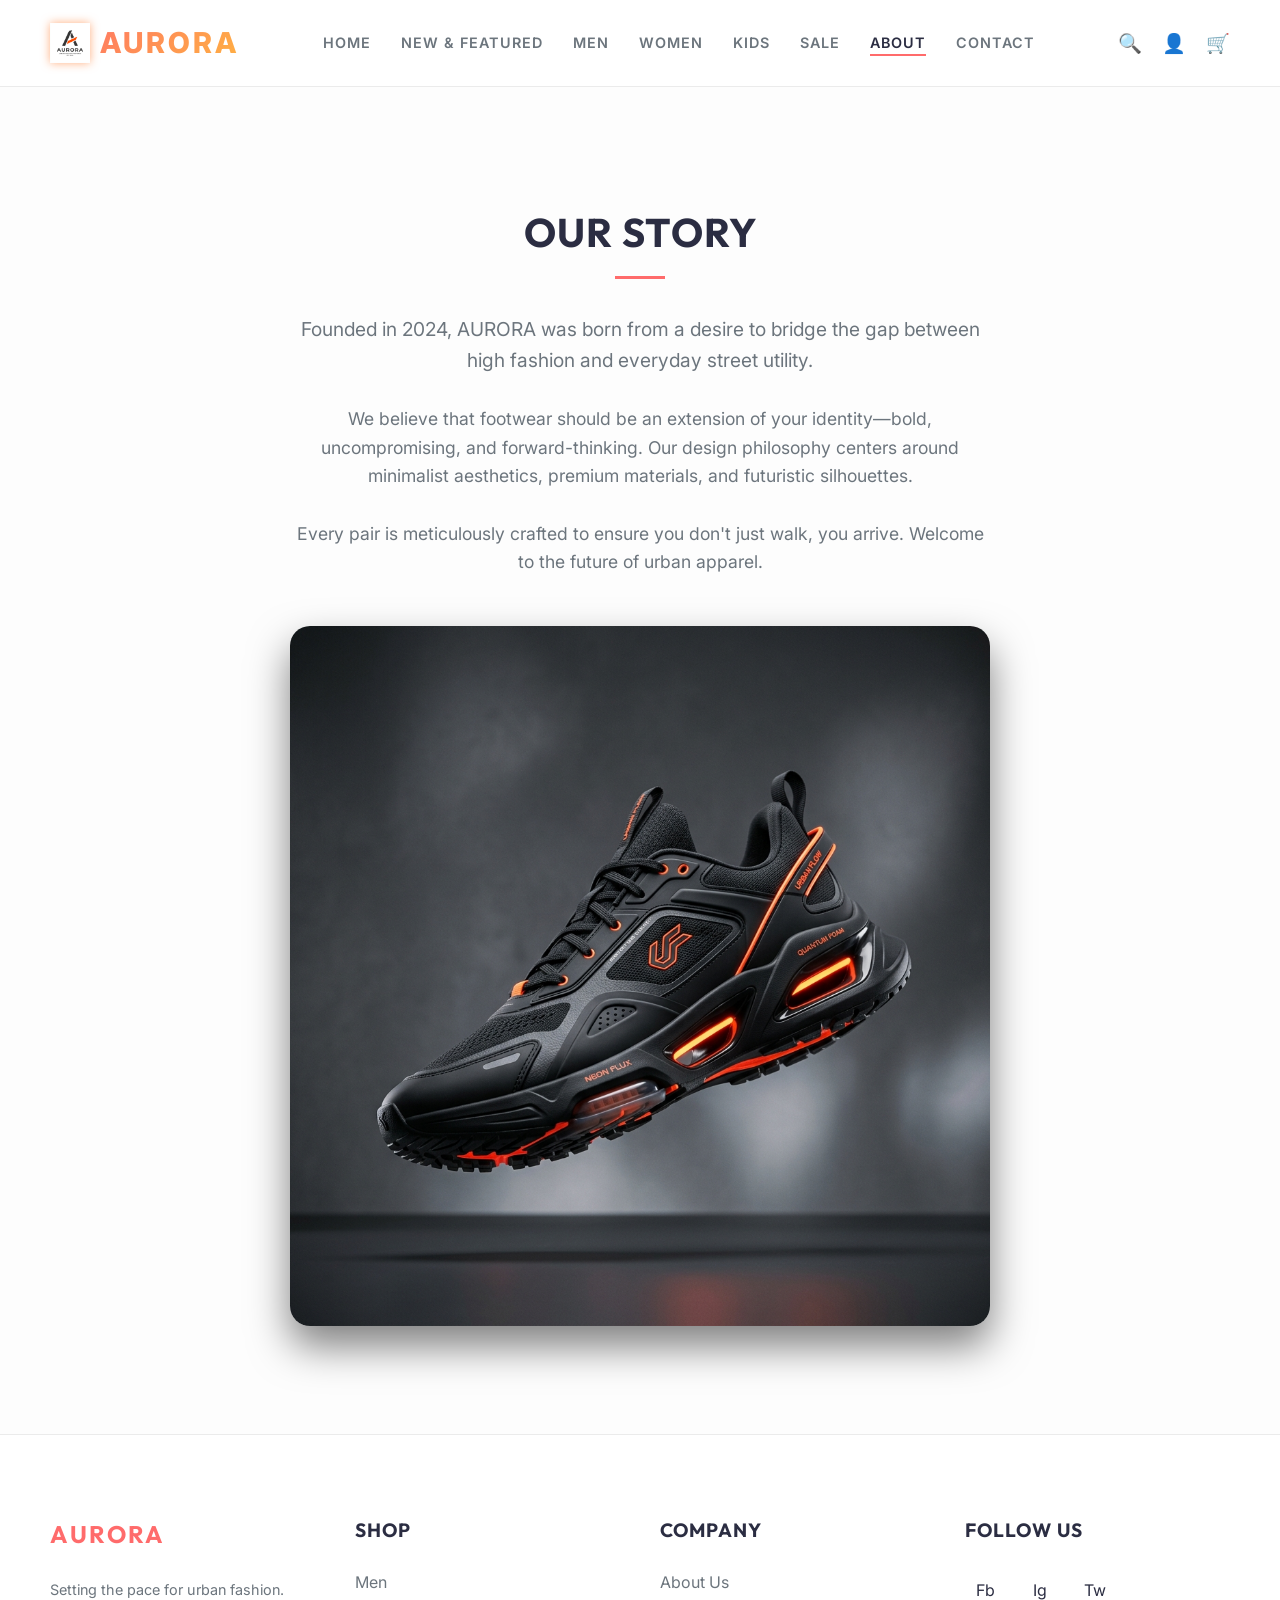
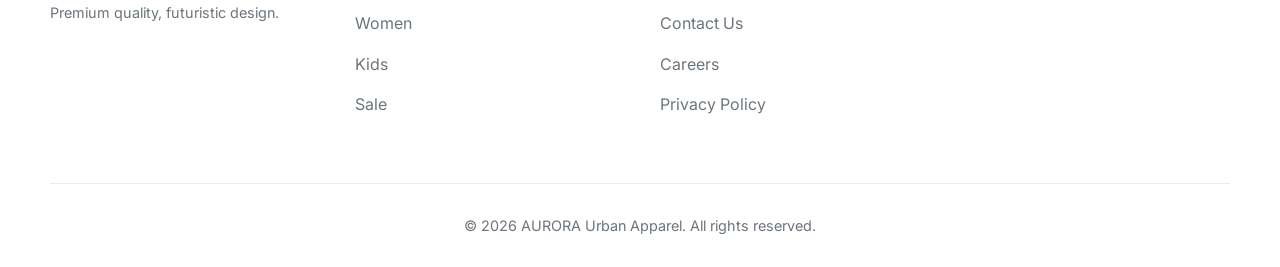
==== about.html @ addae077 "Add files via upload" ====
<!DOCTYPE html>
<html lang="en">
<head>
    <meta charset="UTF-8">
    <meta name="viewport" content="width=device-width, initial-scale=1.0">
    <title>About Us | AURORA</title>
    <meta name="description" content="Learn more about AURORA, the brand redefining urban footwear.">
    <link href="https://fonts.googleapis.com/css2?family=Inter:wght@400;600&family=Outfit:wght@700;800&display=swap" rel="stylesheet">
    <link rel="stylesheet" href="css/style.css">
</head>
<body>
    <!-- Header -->
    <header>
        <a href="index.html" class="logo">
            <img src="assets/images/logo.png" alt="AURORA Logo" onerror="this.src=''; this.alt='AURORA'">
            AURORA
        </a>
        <nav>
            <ul>
                <li><a href="index.html">Home</a></li>
                <li><a href="new.html">New & Featured</a></li>
                <li><a href="mens.html">Men</a></li>
                <li><a href="womens.html">Women</a></li>
                <li><a href="kids.html">Kids</a></li>
                <li><a href="sale.html">Sale</a></li>
                <li><a href="about.html" class="active">About</a></li>
                <li><a href="contact.html">Contact</a></li>
            </ul>
        </nav>
        <div class="header-actions">
            <button class="icon-btn">🔍</button>
            <button class="icon-btn">👤</button>
            <button class="icon-btn">🛒</button>
        </div>
    </header>

    <div style="height: 100px;"></div>

    <section class="section-padding" style="max-width: 800px; margin: 0 auto; text-align: center;">
        <h1 class="section-title">Our Story</h1>
        <p style="color: var(--text-secondary); font-size: 1.2rem; margin-bottom: 30px;">
            Founded in 2024, AURORA was born from a desire to bridge the gap between high fashion and everyday street utility. 
        </p>
        <p style="color: var(--text-secondary); font-size: 1.1rem; margin-bottom: 30px;">
            We believe that footwear should be an extension of your identity—bold, uncompromising, and forward-thinking. Our design philosophy centers around minimalist aesthetics, premium materials, and futuristic silhouettes.
        </p>
        <p style="color: var(--text-secondary); font-size: 1.1rem; margin-bottom: 50px;">
            Every pair is meticulously crafted to ensure you don't just walk, you arrive. Welcome to the future of urban apparel.
        </p>
        <img src="assets/images/men_shoe_1.png" alt="Aurora Vision" style="width: 100%; border-radius: 20px; box-shadow: 0 20px 40px rgba(0,0,0,0.5);">
    </section>

    <!-- Footer -->
    <footer>
        <div class="footer-grid">
            <div class="footer-col">
                <h4 style="font-size: 1.5rem; letter-spacing: 2px; color: var(--primary-color);">AURORA</h4>
                <p style="color: var(--text-secondary); font-size: 0.9rem; margin-top: 15px;">Setting the pace for urban fashion. Premium quality, futuristic design.</p>
            </div>
            <div class="footer-col">
                <h4>Shop</h4>
                <ul>
                    <li><a href="mens.html">Men</a></li>
                    <li><a href="womens.html">Women</a></li>
                    <li><a href="kids.html">Kids</a></li>
                    <li><a href="sale.html">Sale</a></li>
                </ul>
            </div>
            <div class="footer-col">
                <h4>Company</h4>
                <ul>
                    <li><a href="about.html">About Us</a></li>
                    <li><a href="contact.html">Contact Us</a></li>
                    <li><a href="#">Careers</a></li>
                    <li><a href="#">Privacy Policy</a></li>
                </ul>
            </div>
            <div class="footer-col">
                <h4>Follow Us</h4>
                <div class="social-links">
                    <a href="#">Fb</a>
                    <a href="#">Ig</a>
                    <a href="#">Tw</a>
                </div>
            </div>
        </div>
        <div class="footer-bottom">
            <p>&copy; 2026 AURORA Urban Apparel. All rights reserved.</p>
        </div>
    </footer>

    <script src="js/main.js"></script>
</body>
</html>
---- css/style.css ----
:root {
  --primary-color: #ff6b6b; /* Vibrant Coral */
  --secondary-color: #4ecdc4; /* Vibrant Cyan */
  --bg-color: #fdfdfd;
  --surface-color: #ffffff;
  --text-primary: #2b2d42;
  --text-secondary: #6c757d;
  --accent-gradient: linear-gradient(135deg, #ff6b6b, #ffb142); /* Vibrant Orange/Coral */
  --glass-bg: rgba(255, 255, 255, 0.85);
  --glass-border: rgba(0, 0, 0, 0.08);
  --transition: all 0.3s cubic-bezier(0.25, 0.8, 0.25, 1);
  --font-main: 'Inter', -apple-system, BlinkMacSystemFont, "Segoe UI", Roboto, sans-serif;
  --font-heading: 'Outfit', sans-serif;
}

* {
  margin: 0;
  padding: 0;
  box-sizing: border-box;
}

body {
  font-family: var(--font-main);
  background-color: var(--bg-color);
  color: var(--text-primary);
  line-height: 1.6;
  overflow-x: hidden;
}

/* Typography */
h1, h2, h3, h4, h5, h6 {
  font-family: var(--font-heading);
  font-weight: 700;
  text-transform: uppercase;
  letter-spacing: 1px;
}

a {
  text-decoration: none;
  color: inherit;
}

ul {
  list-style: none;
}

/* Header & Navigation */
header {
  position: fixed;
  top: 0;
  width: 100%;
  padding: 20px 50px;
  display: flex;
  justify-content: space-between;
  align-items: center;
  z-index: 1000;
  background: var(--glass-bg);
  backdrop-filter: blur(15px);
  -webkit-backdrop-filter: blur(15px);
  border-bottom: 1px solid var(--glass-border);
  transition: var(--transition);
}

.logo {
  font-size: 1.8rem;
  font-weight: 800;
  letter-spacing: 3px;
  background: var(--accent-gradient);
  -webkit-background-clip: text;
  -webkit-text-fill-color: transparent;
  display: flex;
  align-items: center;
  gap: 10px;
}

.logo img {
  height: 40px;
  filter: drop-shadow(0 0 5px rgba(255, 94, 0, 0.5));
}

nav ul {
  display: flex;
  gap: 30px;
}

nav a {
  font-size: 0.9rem;
  font-weight: 600;
  text-transform: uppercase;
  letter-spacing: 1px;
  position: relative;
  transition: var(--transition);
  color: var(--text-secondary);
}

nav a:hover, nav a.active {
  color: var(--text-primary);
}

nav a::after {
  content: '';
  position: absolute;
  bottom: -5px;
  left: 0;
  width: 0;
  height: 2px;
  background: var(--primary-color);
  transition: var(--transition);
}

nav a:hover::after, nav a.active::after {
  width: 100%;
}

.header-actions {
  display: flex;
  gap: 20px;
}

.icon-btn {
  background: none;
  border: none;
  color: var(--text-primary);
  font-size: 1.2rem;
  cursor: pointer;
  transition: var(--transition);
}

.icon-btn:hover {
  color: var(--primary-color);
  transform: translateY(-2px);
}

/* Hero Section */
.hero {
  height: 100vh;
  display: flex;
  align-items: center;
  justify-content: center;
  position: relative;
  overflow: hidden;
  padding: 0 50px;
}

.hero::before {
  content: '';
  position: absolute;
  top: 0;
  left: 0;
  width: 100%;
  height: 100%;
  background: radial-gradient(circle at center, rgba(255, 107, 107, 0.15) 0%, rgba(253, 253, 253, 1) 70%);
  z-index: -1;
}

.hero-content {
  text-align: center;
  max-width: 800px;
  z-index: 1;
  animation: fadeUp 1s ease-out;
}

.hero-title {
  font-size: 5rem;
  line-height: 1.1;
  margin-bottom: 20px;
  background: linear-gradient(to right, var(--text-primary), var(--text-secondary));
  -webkit-background-clip: text;
  -webkit-text-fill-color: transparent;
}

.hero-subtitle {
  font-size: 1.2rem;
  color: var(--text-secondary);
  margin-bottom: 40px;
}

.btn {
  display: inline-block;
  padding: 15px 40px;
  font-family: var(--font-heading);
  font-weight: 700;
  text-transform: uppercase;
  letter-spacing: 2px;
  border-radius: 30px;
  cursor: pointer;
  transition: var(--transition);
  position: relative;
  overflow: hidden;
  z-index: 1;
}

.btn-primary {
  background: var(--accent-gradient);
  color: #fff;
  border: none;
  box-shadow: 0 10px 20px rgba(255, 94, 0, 0.3);
}

.btn-primary:hover {
  transform: translateY(-3px);
  box-shadow: 0 15px 25px rgba(255, 94, 0, 0.4);
}

.btn-primary::before {
  content: '';
  position: absolute;
  top: 0;
  left: -100%;
  width: 100%;
  height: 100%;
  background: linear-gradient(90deg, transparent, rgba(255,255,255,0.2), transparent);
  transition: 0.5s;
  z-index: -1;
}

.btn-primary:hover::before {
  left: 100%;
}

.btn-outline {
  background: transparent;
  color: var(--text-primary);
  border: 1px solid var(--glass-border);
}

.btn-outline:hover {
  background: rgba(255, 255, 255, 0.05);
  border-color: var(--primary-color);
}

/* Sections */
.section-padding {
  padding: 100px 50px;
}

.section-title {
  font-size: 2.5rem;
  margin-bottom: 50px;
  text-align: center;
  position: relative;
}

.section-title::after {
  content: '';
  position: absolute;
  bottom: -15px;
  left: 50%;
  transform: translateX(-50%);
  width: 50px;
  height: 3px;
  background: var(--primary-color);
}

/* Product Grid */
.product-grid {
  display: grid;
  grid-template-columns: repeat(auto-fill, minmax(280px, 1fr));
  gap: 30px;
  max-width: 1400px;
  margin: 0 auto;
}

.product-card {
  background: var(--surface-color);
  border-radius: 15px;
  overflow: hidden;
  border: 1px solid var(--glass-border);
  transition: var(--transition);
  position: relative;
  group: hover;
}

.product-card:hover {
  transform: translateY(-10px);
  box-shadow: 0 20px 40px rgba(43, 45, 66, 0.15);
  border-color: rgba(255, 107, 107, 0.4);
}

.product-image {
  width: 100%;
  height: 300px;
  object-fit: cover;
  transition: var(--transition);
}

.product-card:hover .product-image {
  transform: scale(1.05);
}

.product-info {
  padding: 20px;
  position: relative;
  z-index: 2;
  background: linear-gradient(to top, var(--surface-color) 80%, transparent);
}

.product-category {
  font-size: 0.8rem;
  color: var(--primary-color);
  text-transform: uppercase;
  letter-spacing: 1px;
  margin-bottom: 5px;
}

.product-name {
  font-size: 1.2rem;
  margin-bottom: 10px;
}

.product-price {
  font-size: 1.3rem;
  font-weight: 700;
  color: var(--text-primary);
}

.product-badge {
  position: absolute;
  top: 15px;
  left: 15px;
  background: var(--primary-color);
  color: #fff;
  padding: 5px 10px;
  border-radius: 5px;
  font-size: 0.8rem;
  font-weight: 700;
  text-transform: uppercase;
  z-index: 2;
}

.add-to-cart-btn {
  position: absolute;
  bottom: -50px;
  left: 0;
  width: 100%;
  background: var(--primary-color);
  color: #fff;
  border: none;
  padding: 15px;
  font-weight: 700;
  text-transform: uppercase;
  cursor: pointer;
  transition: var(--transition);
  opacity: 0;
}

.product-card:hover .add-to-cart-btn {
  bottom: 0;
  opacity: 1;
}

/* Banners */
.banner-grid {
  display: grid;
  grid-template-columns: repeat(2, 1fr);
  gap: 30px;
  max-width: 1400px;
  margin: 0 auto;
}

.banner {
  position: relative;
  border-radius: 20px;
  overflow: hidden;
  height: 400px;
}

.banner img {
  width: 100%;
  height: 100%;
  object-fit: cover;
  transition: transform 0.8s ease;
}

.banner:hover img {
  transform: scale(1.05);
}

.banner-overlay {
  position: absolute;
  top: 0;
  left: 0;
  width: 100%;
  height: 100%;
  background: linear-gradient(to top, rgba(0,0,0,0.8), rgba(0,0,0,0.2));
  display: flex;
  flex-direction: column;
  justify-content: flex-end;
  padding: 40px;
}

/* Forms & Contact */
.contact-container {
  max-width: 800px;
  margin: 0 auto;
  background: var(--surface-color);
  padding: 50px;
  border-radius: 20px;
  border: 1px solid var(--glass-border);
}

.form-group {
  margin-bottom: 25px;
}

.form-group label {
  display: block;
  margin-bottom: 10px;
  font-size: 0.9rem;
  color: var(--text-secondary);
}

.form-control {
  width: 100%;
  padding: 15px;
  background: rgba(0,0,0,0.03);
  border: 1px solid var(--glass-border);
  border-radius: 8px;
  color: var(--text-primary);
  font-family: var(--font-main);
  transition: var(--transition);
}

.form-control:focus {
  outline: none;
  border-color: var(--primary-color);
  background: rgba(0,0,0,0.06);
}

/* Footer */
footer {
  background: #ffffff;
  padding: 80px 50px 30px;
  border-top: 1px solid var(--glass-border);
}

.footer-grid {
  display: grid;
  grid-template-columns: repeat(4, 1fr);
  gap: 40px;
  max-width: 1400px;
  margin: 0 auto 50px;
}

.footer-col h4 {
  margin-bottom: 25px;
  font-size: 1.2rem;
}

.footer-col ul li {
  margin-bottom: 15px;
}

.footer-col ul li a {
  color: var(--text-secondary);
  transition: var(--transition);
}

.footer-col ul li a:hover {
  color: var(--primary-color);
  padding-left: 5px;
}

.social-links {
  display: flex;
  gap: 15px;
}

.social-links a {
  display: flex;
  align-items: center;
  justify-content: center;
  width: 40px;
  height: 40px;
  border-radius: 50%;
  background: var(--surface-color);
  color: var(--text-primary);
  transition: var(--transition);
}

.social-links a:hover {
  background: var(--primary-color);
  transform: translateY(-3px);
}

.footer-bottom {
  text-align: center;
  padding-top: 30px;
  border-top: 1px solid var(--glass-border);
  color: var(--text-secondary);
  font-size: 0.9rem;
}

/* Product Detail Page */
.product-detail-container {
  max-width: 1200px;
  margin: 120px auto 50px;
  display: grid;
  grid-template-columns: 1fr 1fr;
  gap: 50px;
  padding: 0 50px;
}

.product-gallery img {
  width: 100%;
  border-radius: 20px;
}

.product-detail-info h1 {
  font-size: 2.5rem;
  margin-bottom: 15px;
}

.product-detail-price {
  font-size: 2rem;
  color: var(--primary-color);
  margin-bottom: 30px;
}

.product-description {
  color: var(--text-secondary);
  margin-bottom: 30px;
}

.size-selector {
  margin-bottom: 30px;
}

.size-btns {
  display: flex;
  gap: 10px;
  margin-top: 10px;
}

.size-btn {
  width: 50px;
  height: 50px;
  border-radius: 8px;
  border: 1px solid var(--glass-border);
  background: transparent;
  color: var(--text-primary);
  cursor: pointer;
  transition: var(--transition);
  font-weight: 600;
}

.size-btn:hover, .size-btn.active {
  border-color: var(--primary-color);
  background: rgba(255, 94, 0, 0.1);
}

/* Animations */
@keyframes fadeUp {
  from { opacity: 0; transform: translateY(30px); }
  to { opacity: 1; transform: translateY(0); }
}

.animate-fade-up {
  animation: fadeUp 0.8s ease-out forwards;
}

/* Responsive */
@media (max-width: 992px) {
  .product-detail-container, .banner-grid {
    grid-template-columns: 1fr;
  }
  .footer-grid {
    grid-template-columns: repeat(2, 1fr);
  }
}

@media (max-width: 768px) {
  .hero-title { font-size: 3rem; }
  nav ul { display: none; } /* Add hamburger menu later */
  header { padding: 15px 20px; }
  .section-padding { padding: 60px 20px; }
  .footer-grid { grid-template-columns: 1fr; }
}
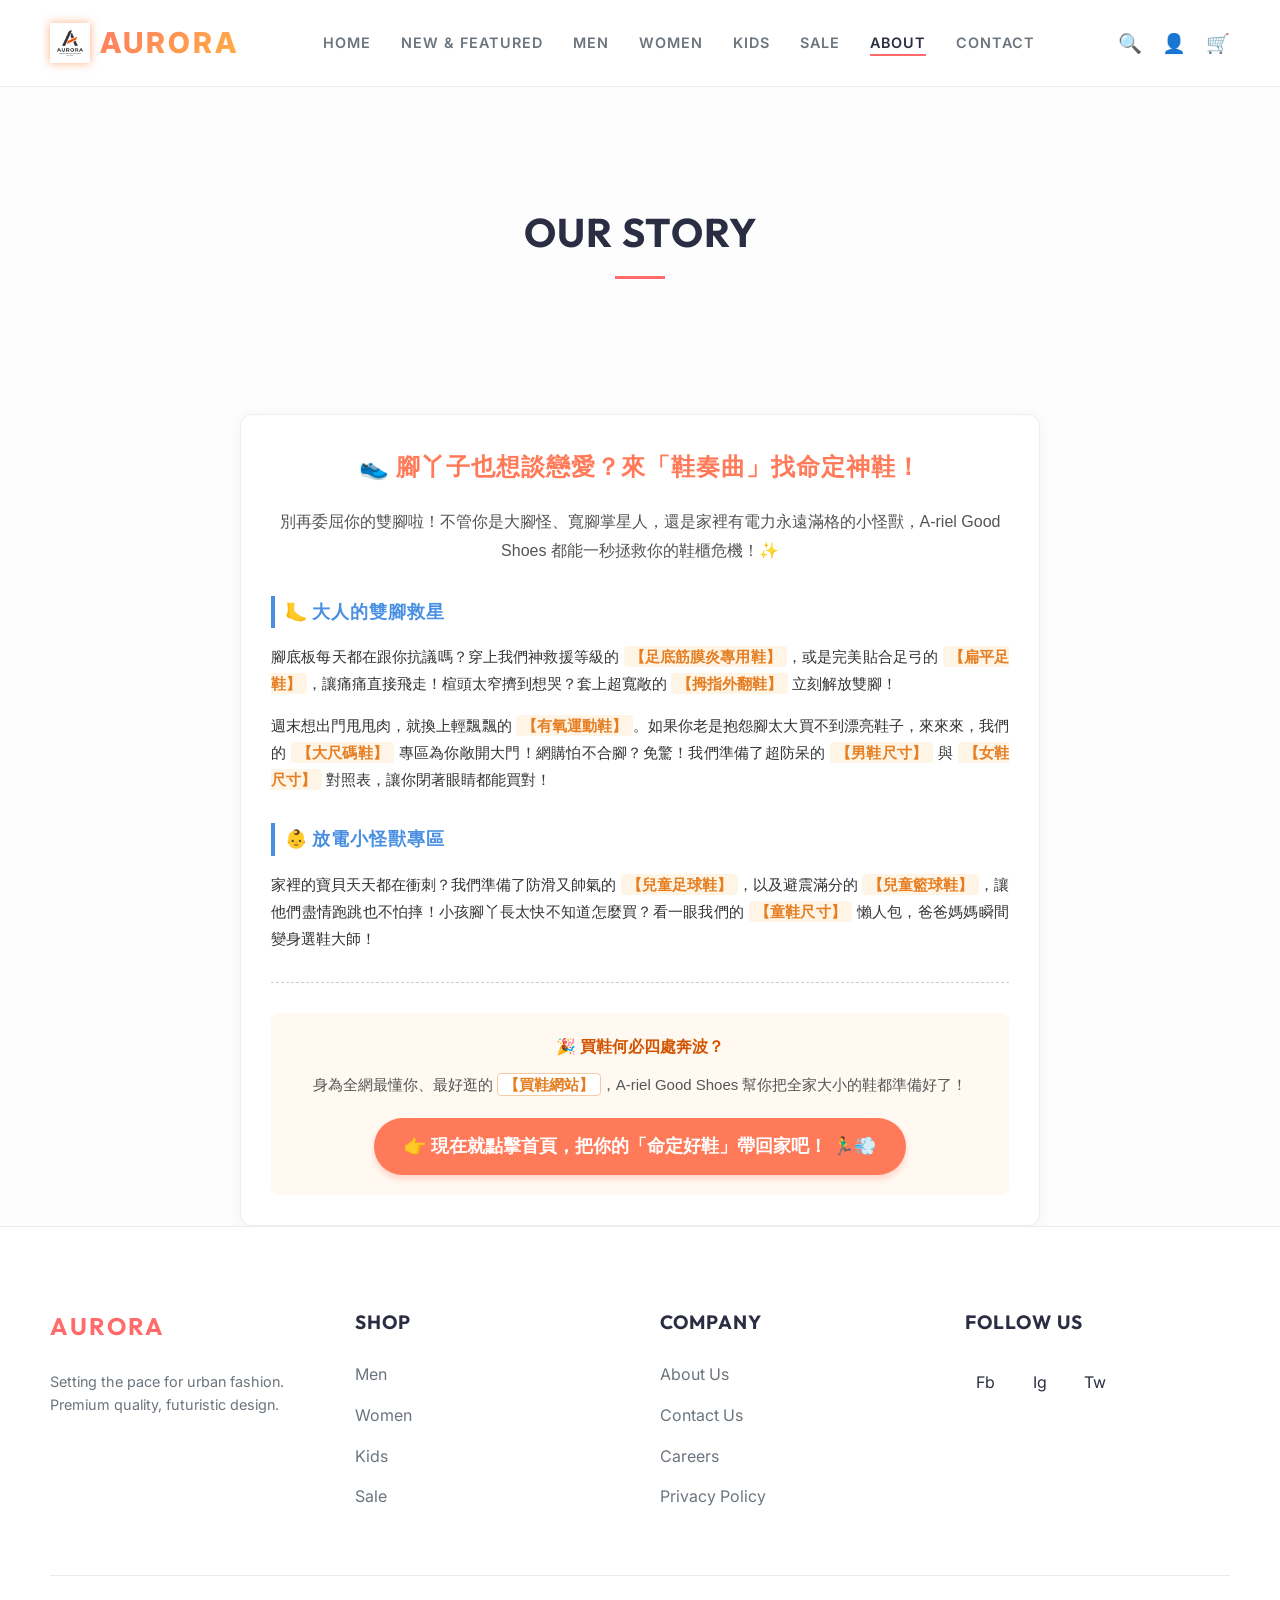
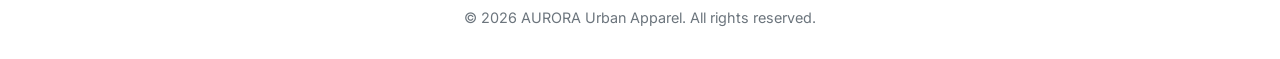
==== commit 8fa8a6af: "Add files via upload" ====
--- a/about.html
+++ b/about.html
@@ -38,17 +38,55 @@
 
     <section class="section-padding" style="max-width: 800px; margin: 0 auto; text-align: center;">
         <h1 class="section-title">Our Story</h1>
-        <p style="color: var(--text-secondary); font-size: 1.2rem; margin-bottom: 30px;">
-            Founded in 2024, AURORA was born from a desire to bridge the gap between high fashion and everyday street utility. 
-        </p>
-        <p style="color: var(--text-secondary); font-size: 1.1rem; margin-bottom: 30px;">
-            We believe that footwear should be an extension of your identity—bold, uncompromising, and forward-thinking. Our design philosophy centers around minimalist aesthetics, premium materials, and futuristic silhouettes.
-        </p>
-        <p style="color: var(--text-secondary); font-size: 1.1rem; margin-bottom: 50px;">
-            Every pair is meticulously crafted to ensure you don't just walk, you arrive. Welcome to the future of urban apparel.
-        </p>
-        <img src="assets/images/men_shoe_1.png" alt="Aurora Vision" style="width: 100%; border-radius: 20px; box-shadow: 0 20px 40px rgba(0,0,0,0.5);">
+
     </section>
+
+    <div style="font-family: 'Helvetica Neue', Helvetica, Arial, '微軟正黑體', sans-serif; line-height: 1.8; color: #333333; max-width: 800px; margin: 0 auto; padding: 30px; border: 1px solid #eeeeee; border-radius: 12px; background-color: #ffffff; box-shadow: 0 4px 15px rgba(0,0,0,0.05);">
+
+  <h2 style="color: #FF7A59; text-align: center; font-size: 24px; margin-bottom: 20px; font-weight: bold;">
+    👟 腳丫子也想談戀愛？來「鞋奏曲」找命定神鞋！
+  </h2>
+
+  <p style="font-size: 16px; text-align: center; margin-bottom: 30px; color: #555555;">
+    別再委屈你的雙腳啦！不管你是大腳怪、寬腳掌星人，還是家裡有電力永遠滿格的小怪獸，A-riel Good Shoes 都能一秒拯救你的鞋櫃危機！✨
+  </p>
+
+  <h3 style="color: #4A90E2; font-size: 18px; margin-top: 0; margin-bottom: 15px; border-left: 4px solid #4A90E2; padding-left: 10px;">
+    🦶 大人的雙腳救星
+  </h3>
+  
+  <p style="font-size: 15px; margin-bottom: 15px; text-align: justify;">
+    腳底板每天都在跟你抗議嗎？穿上我們神救援等級的 <span style="color: #E67E22; font-weight: bold; background-color: #FEF5E7; padding: 2px 6px; border-radius: 4px;">【足底筋膜炎專用鞋】</span>，或是完美貼合足弓的 <span style="color: #E67E22; font-weight: bold; background-color: #FEF5E7; padding: 2px 6px; border-radius: 4px;">【扁平足鞋】</span>，讓痛痛直接飛走！楦頭太窄擠到想哭？套上超寬敞的 <span style="color: #E67E22; font-weight: bold; background-color: #FEF5E7; padding: 2px 6px; border-radius: 4px;">【拇指外翻鞋】</span> 立刻解放雙腳！
+  </p>
+
+  <p style="font-size: 15px; margin-bottom: 30px; text-align: justify;">
+    週末想出門甩甩肉，就換上輕飄飄的 <span style="color: #E67E22; font-weight: bold; background-color: #FEF5E7; padding: 2px 6px; border-radius: 4px;">【有氧運動鞋】</span>。如果你老是抱怨腳太大買不到漂亮鞋子，來來來，我們的 <span style="color: #E67E22; font-weight: bold; background-color: #FEF5E7; padding: 2px 6px; border-radius: 4px;">【大尺碼鞋】</span> 專區為你敞開大門！網購怕不合腳？免驚！我們準備了超防呆的 <span style="color: #E67E22; font-weight: bold; background-color: #FEF5E7; padding: 2px 6px; border-radius: 4px;">【男鞋尺寸】</span> 與 <span style="color: #E67E22; font-weight: bold; background-color: #FEF5E7; padding: 2px 6px; border-radius: 4px;">【女鞋尺寸】</span> 對照表，讓你閉著眼睛都能買對！
+  </p>
+
+  <h3 style="color: #4A90E2; font-size: 18px; margin-top: 0; margin-bottom: 15px; border-left: 4px solid #4A90E2; padding-left: 10px;">
+    👶 放電小怪獸專區
+  </h3>
+  
+  <p style="font-size: 15px; margin-bottom: 30px; text-align: justify;">
+    家裡的寶貝天天都在衝刺？我們準備了防滑又帥氣的 <span style="color: #E67E22; font-weight: bold; background-color: #FEF5E7; padding: 2px 6px; border-radius: 4px;">【兒童足球鞋】</span>，以及避震滿分的 <span style="color: #E67E22; font-weight: bold; background-color: #FEF5E7; padding: 2px 6px; border-radius: 4px;">【兒童籃球鞋】</span>，讓他們盡情跑跳也不怕摔！小孩腳丫長太快不知道怎麼買？看一眼我們的 <span style="color: #E67E22; font-weight: bold; background-color: #FEF5E7; padding: 2px 6px; border-radius: 4px;">【童鞋尺寸】</span> 懶人包，爸爸媽媽瞬間變身選鞋大師！
+  </p>
+
+  <hr style="border: 0; border-top: 1px dashed #CCCCCC; margin: 30px 0;">
+
+  <div style="background-color: #FFF9F2; padding: 20px; border-radius: 8px; text-align: center;">
+    <p style="font-size: 16px; font-weight: bold; color: #D35400; margin-top: 0; margin-bottom: 10px;">
+      🎉 買鞋何必四處奔波？
+    </p>
+    <p style="font-size: 15px; margin-bottom: 20px; color: #555555;">
+      身為全網最懂你、最好逛的 <span style="color: #E67E22; font-weight: bold; background-color: #ffffff; padding: 2px 6px; border-radius: 4px; border: 1px solid #F5CBA7;">【買鞋網站】</span>，A-riel Good Shoes 幫你把全家大小的鞋都準備好了！
+    </p>
+    
+    <a href="#" style="display: inline-block; background-color: #FF7A59; color: #FFFFFF; font-size: 18px; font-weight: bold; text-decoration: none; padding: 12px 30px; border-radius: 30px; box-shadow: 0 4px 6px rgba(255, 122, 89, 0.3); transition: all 0.3s ease;">
+      👉 現在就點擊首頁，把你的「命定好鞋」帶回家吧！ 🏃‍♂️💨
+    </a>
+  </div>
+
+</div>
 
     <!-- Footer -->
     <footer>
